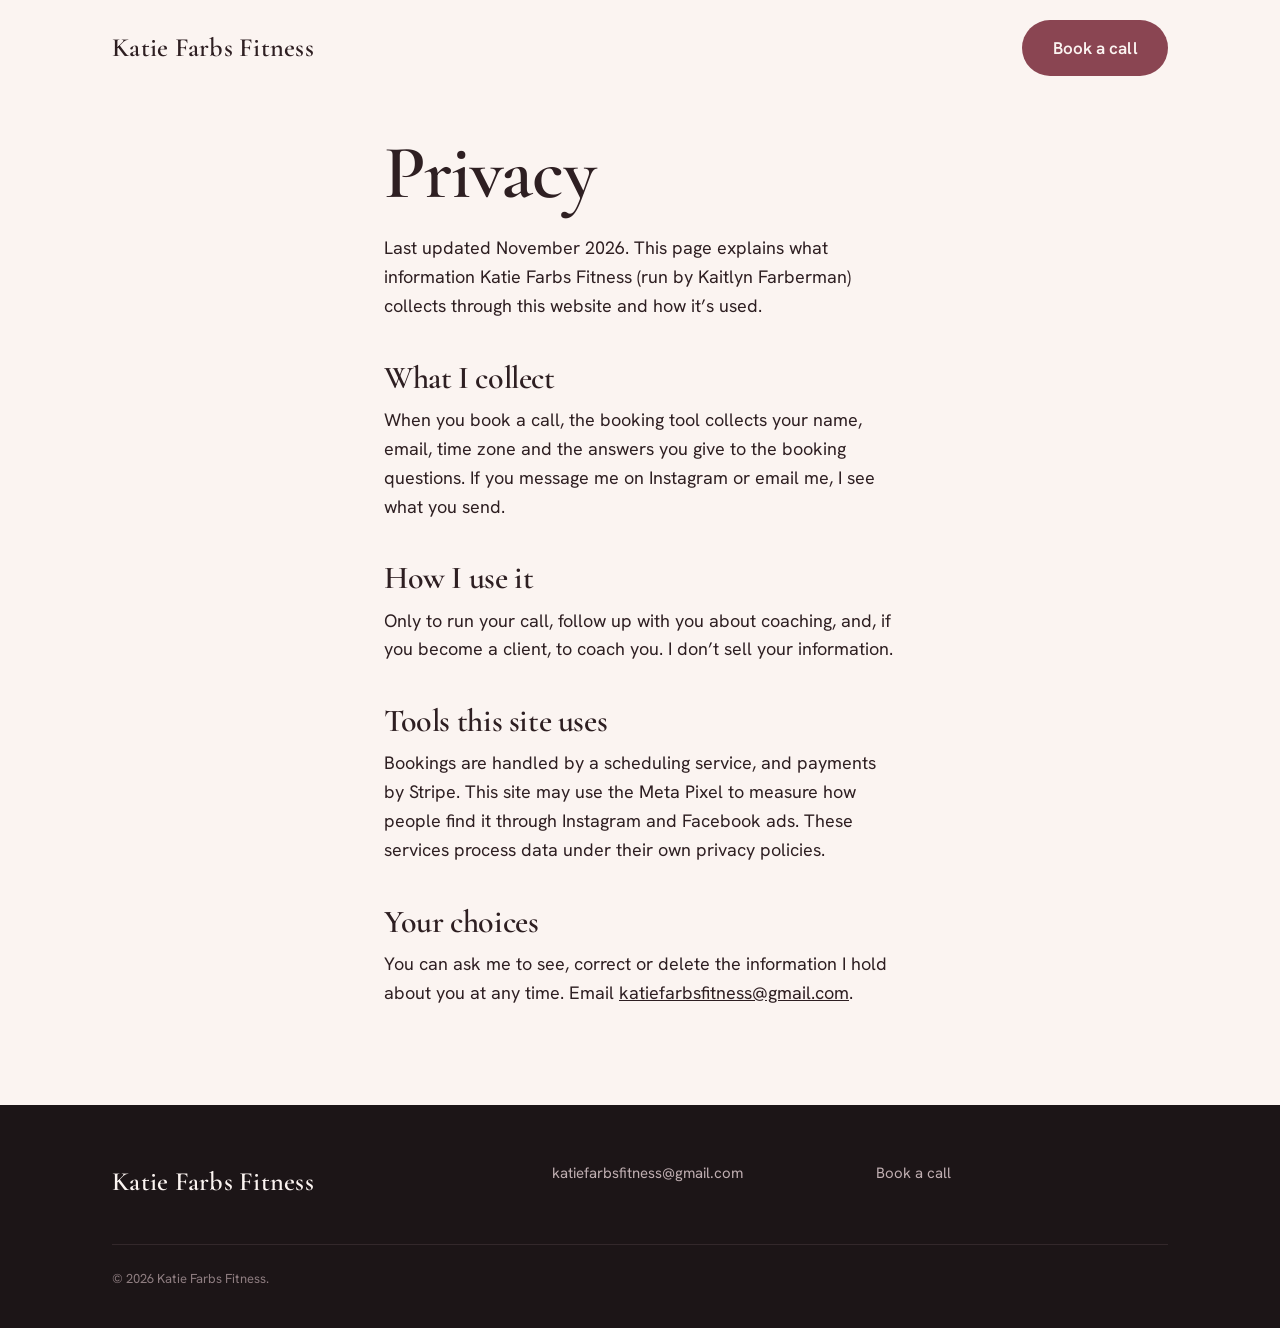
==== privacy.html @ c87310fa "Add privacy policy page This page explains what information is collected and how it is used." ====
<!DOCTYPE html>
<html lang="en">
<head>
  <meta charset="utf-8">
  <meta name="viewport" content="width=device-width, initial-scale=1">
  <title>Privacy | Katie Farbs Fitness</title>
  <link rel="icon" href="favicon.svg" type="image/svg+xml">
  <link rel="preconnect" href="https://fonts.googleapis.com">
  <link rel="preconnect" href="https://fonts.gstatic.com" crossorigin>
  <link href="https://fonts.googleapis.com/css2?family=Cormorant+Garamond:wght@500;600&family=Hanken+Grotesk:wght@400;500;600&display=swap" rel="stylesheet">
  <link rel="stylesheet" href="styles.css">
</head>
<body>
  <header class="site-header">
    <div class="wrap">
      <a class="wordmark" href="./">Katie Farbs Fitness</a>
      <a class="btn" href="./#book">Book a call</a>
    </div>
  </header>
  <main class="page">
    <div class="wrap prose">
      <h1>Privacy</h1>
      <p>Last updated November 2026. This page explains what information Katie Farbs Fitness (run by Kaitlyn Farberman) collects through this website and how it’s used.</p>

      <h2>What I collect</h2>
      <p>When you book a call, the booking tool collects your name, email, time zone and the answers you give to the booking questions. If you message me on Instagram or email me, I see what you send.</p>

      <h2>How I use it</h2>
      <p>Only to run your call, follow up with you about coaching, and, if you become a client, to coach you. I don’t sell your information.</p>

      <h2>Tools this site uses</h2>
      <p>Bookings are handled by a scheduling service, and payments by Stripe. This site may use the Meta Pixel to measure how people find it through Instagram and Facebook ads. These services process data under their own privacy policies.</p>

      <h2>Your choices</h2>
      <p>You can ask me to see, correct or delete the information I hold about you at any time. Email <a href="mailto:katiefarbsfitness@gmail.com">katiefarbsfitness@gmail.com</a>.</p>
    </div>
  </main>
  <footer class="site-footer">
    <div class="wrap">
      <div><a class="wordmark" href="./">Katie Farbs Fitness</a></div>
      <ul><li><a href="mailto:katiefarbsfitness@gmail.com">katiefarbsfitness@gmail.com</a></li></ul>
      <ul><li><a href="./#book">Book a call</a></li></ul>
      <small>© 2026 Katie Farbs Fitness.</small>
    </div>
  </footer>
</body>
</html>
---- styles.css ----
/* Katie Farbs Fitness
   Brand palette from Instagram (blush, cream) anchored by rosewood and an obsidian gym tone.
   Display: Cormorant Garamond. Text: Hanken Grotesk.
   One signature element: the twelve week journey card in the hero. Everything else stays quiet. */

:root {
  --blush: #F2D3D6;
  --blush-deep: #E9C0C5;
  --cream: #FBF4F1;
  --ink: #2E1F22;
  --rose: #8A4552;
  --rose-deep: #6E3341;
  --stone: #E6D3CE;
  --obsidian: #1C1517;
  --muted: #65555A;
  --on-dark: #E9DCDD;
  --on-dark-muted: #BFAEB1;

  --display: "Cormorant Garamond", "Times New Roman", serif;
  --text: "Hanken Grotesk", system-ui, -apple-system, "Segoe UI", sans-serif;

  --body: 1.125rem;          /* 18px: research sweet spot for mobile reading */
  --lede: clamp(1.1875rem, 1.6vw, 1.375rem);
  --h3: clamp(1.5rem, 2.4vw, 1.875rem);
  --h2: clamp(2.25rem, 4.6vw, 3.5rem);
  --h1: clamp(3.1rem, 7.4vw, 6.25rem);

  --gutter: clamp(1.25rem, 5vw, 4rem);
  --max: 74rem;
  --measure: 36rem;
}

*, *::before, *::after { box-sizing: border-box; }
html { -webkit-text-size-adjust: 100%; scroll-behavior: smooth; }
@media (prefers-reduced-motion: reduce) { html { scroll-behavior: auto; } }

body {
  margin: 0;
  background: var(--cream);
  color: var(--ink);
  font-family: var(--text);
  font-size: var(--body);
  line-height: 1.6;
  -webkit-font-smoothing: antialiased;
  text-rendering: optimizeLegibility;
}

img { display: block; max-width: 100%; height: auto; }
a { color: inherit; }
:focus-visible { outline: 2px solid var(--rose); outline-offset: 3px; border-radius: 2px; }

.skip { position: absolute; left: -999px; top: 0; background: var(--ink); color: var(--cream); padding: .6rem 1rem; z-index: 60; }
.skip:focus { left: 1rem; top: 1rem; }

h1, h2, h3 { font-family: var(--display); font-weight: 600; margin: 0; letter-spacing: -0.012em; text-wrap: balance; }
p, li { text-wrap: pretty; }
h1 { font-size: var(--h1); line-height: .98; }
h2 { font-size: var(--h2); line-height: 1.04; }
h3 { font-size: var(--h3); line-height: 1.15; letter-spacing: -0.005em; }
p { margin: 0 0 1em; }

.wrap { width: 100%; max-width: var(--max); margin: 0 auto; padding: 0 var(--gutter); }

/* Buttons: one action across the page, always the same words */
.btn {
  display: inline-flex; align-items: center; justify-content: center;
  min-height: 3.5rem;
  padding: 0 1.9rem;
  border-radius: 999px;
  background: var(--rose);
  color: var(--cream);
  font: 600 1.0625rem/1 var(--text);
  letter-spacing: .005em;
  text-decoration: none;
  transition: background-color .2s ease;
}
.btn:hover { background: var(--rose-deep); }
.btn--small { min-height: 2.75rem; padding: 0 1.25rem; font-size: .9375rem; }
.btn--light { background: var(--cream); color: var(--ink); }
.btn--light:hover { background: #fff; }
.reassure { font-size: .9375rem; color: var(--muted); margin: .9rem 0 0; }

/* Header */
.site-header { position: absolute; inset: 0 0 auto; z-index: 10; }
.site-header .wrap { display: flex; align-items: center; justify-content: space-between; padding-top: 1.25rem; padding-bottom: 1.25rem; }
.wordmark { font-family: var(--display); font-size: 1.65rem; font-weight: 600; text-decoration: none; letter-spacing: .01em; }

/* Hero */
.hero { background: var(--blush); padding: 7.5rem 0 4.5rem; }
.hero__grid { display: grid; gap: 3.5rem; align-items: center; }
@media (min-width: 960px) {
  .hero { min-height: 100svh; display: flex; align-items: center; padding: 8rem 0 5rem; }
  .hero__grid { grid-template-columns: 1.25fr 1fr; gap: 5rem; }
}
.hero h1 { max-width: 9.5ch; margin-bottom: 1.6rem; }
.hero__lede { font-size: var(--lede); line-height: 1.5; max-width: 31rem; margin-bottom: 2.1rem; }

/* The signature: twelve weeks, no restarts */
.plan {
  background: var(--cream);
  border-radius: 28px;
  padding: clamp(1.4rem, 3vw, 2.2rem);
  max-width: 27rem;
  width: 100%;
  justify-self: center;
  box-shadow: 0 30px 60px -40px rgba(110, 51, 65, .45);
}
.plan__title { font-family: var(--display); font-size: clamp(1.6rem, 2.4vw, 2rem); font-weight: 600; line-height: 1.1; margin: 0 0 .35rem; }
.plan__sub { font-size: .9375rem; color: var(--muted); margin: 0 0 1.4rem; }
.track { display: flex; gap: 4px; margin-bottom: 1.6rem; }
.track span { flex: 1; }
.track span:nth-child(4), .track span:nth-child(8) { margin-right: 8px; }
.track span {
  height: 10px; border-radius: 99px; background: var(--stone);
  transform-origin: left center; transform: scaleX(.15); opacity: .6;
  transition: transform .45s cubic-bezier(.2,.7,.2,1), opacity .45s ease, background-color .45s ease;
  transition-delay: calc(var(--i) * 70ms + 300ms);
}
.track.is-filled span { transform: scaleX(1); opacity: 1; }
.track.is-filled span.p1 { background: var(--blush-deep); }
.track.is-filled span.p2 { background: #C08591; }
.track.is-filled span.p3 { background: var(--rose); }
.phases { list-style: none; margin: 0; padding: 0; display: grid; gap: 1.15rem; }
.phases li { display: grid; grid-template-columns: .9rem 1fr; gap: 0 .9rem; }
.phases i { width: .7rem; height: .7rem; border-radius: 50%; margin-top: .55rem; }
.phases .weeks { display: block; font-size: .8125rem; color: var(--muted); }
.phases strong { display: block; font-family: var(--display); font-size: 1.5rem; font-weight: 600; line-height: 1.15; }
.phases p { margin: .2rem 0 0; font-size: 1rem; line-height: 1.5; color: var(--ink); }
@media (prefers-reduced-motion: reduce) { .track span { transition: none; transform: none; opacity: 1; } }

/* Sections */
.section { padding: clamp(4.5rem, 10vw, 8rem) 0; }
.section__head { max-width: 46rem; margin-bottom: clamp(2rem, 4vw, 3rem); }
.section__head p { color: var(--muted); font-size: var(--lede); line-height: 1.5; margin: 1rem 0 0; }

/* Who it's for */
.fit { list-style: none; margin: 0; padding: 0; border-top: 1px solid var(--stone); max-width: 52rem; }
.fit li {
  font-family: var(--display);
  font-size: clamp(1.5rem, 2.7vw, 2.125rem);
  font-weight: 500;
  line-height: 1.22;
  padding: 1.35rem 0;
  border-bottom: 1px solid var(--stone);
}

/* What you get */
.get { list-style: none; margin: 0; padding: 0; display: grid; gap: 0 4rem; }
@media (min-width: 820px) { .get { grid-template-columns: 1fr 1fr; } }
.get li { padding: 1.5rem 0; border-top: 1px solid var(--stone); }
.get h3 { margin-bottom: .4rem; }
.get p { color: var(--muted); margin: 0; max-width: 28rem; }

/* Meet Katie: blush section, cutout portrait sits on the section floor */
.katie { background: var(--blush); padding-bottom: 0; overflow: hidden; }
.katie__grid { display: grid; gap: 2.5rem; align-items: end; }
@media (min-width: 900px) { .katie__grid { grid-template-columns: 1fr 1.05fr; gap: 5rem; } }
.katie__copy { padding-bottom: clamp(1rem, 4vw, 6rem); }
@media (max-width: 899px) { .katie__copy { order: -1; padding-bottom: 0; } }
.katie__photo { max-width: 34rem; width: 100%; justify-self: center; }
.katie__photo img { width: 100%; height: auto; }
.katie h2 { margin-bottom: 1.6rem; max-width: 14ch; }
.katie p { font-size: var(--lede); line-height: 1.6; max-width: 34rem; }
.katie__punch { font-family: var(--display); font-size: clamp(1.6rem, 2.6vw, 2.1rem) !important; font-weight: 600; line-height: 1.2 !important; margin-top: 1.6rem; }
.katie__creds { font-size: .9375rem !important; color: var(--muted); border-top: 1px solid var(--blush-deep); padding-top: 1.2rem; margin-top: 2rem; }

/* How it works: a real sequence, so it is numbered */
.steps { background: var(--obsidian); color: var(--on-dark); }
.steps h2, .steps h3 { color: var(--cream); }
.steps li::before { color: var(--blush) !important; }
.steps .steps__note { margin: 3.5rem 0 0; max-width: none; color: var(--on-dark-muted); font-size: 1.0625rem; border-top: 1px solid #3A2D30; padding-top: 1.5rem; }
.steps ol { list-style: none; counter-reset: step; margin: 0; padding: 0; display: grid; gap: 2.75rem; }
@media (min-width: 900px) { .steps ol { grid-template-columns: repeat(3, 1fr); gap: 3.5rem; } }
.steps li { counter-increment: step; }
.steps li::before { content: counter(step); display: block; font-family: var(--display); font-size: 4.75rem; line-height: .9; color: var(--rose); margin-bottom: 1rem; }
.steps h3 { margin-bottom: .6rem; }
.steps p { max-width: 22rem; margin: 0; }

/* FAQ */
.faq { max-width: 48rem; border-top: 1px solid var(--stone); }
.faq details { border-bottom: 1px solid var(--stone); }
.faq summary {
  cursor: pointer; list-style: none; position: relative;
  font-family: var(--display); font-size: clamp(1.4rem, 2.4vw, 1.75rem); font-weight: 600; line-height: 1.25;
  padding: 1.35rem 3rem 1.35rem 0;
}
.faq summary::-webkit-details-marker { display: none; }
.faq summary::after {
  content: ""; position: absolute; right: .4rem; top: 50%; width: 14px; height: 14px; margin-top: -7px;
  background:
    linear-gradient(var(--rose), var(--rose)) center / 14px 1.5px no-repeat,
    linear-gradient(var(--rose), var(--rose)) center / 1.5px 14px no-repeat;
  transition: transform .2s ease;
}
.faq details[open] summary::after { transform: rotate(45deg); }
.faq details p { color: var(--muted); padding: 0 0 1.4rem; margin: 0; max-width: 42rem; }

/* Booking */
.book { background: var(--blush); }
.book__head { text-align: center; max-width: 38rem; margin: 0 auto 2.5rem; }
.book__head h2 { font-size: var(--h1); line-height: .98; margin-bottom: 1.1rem; }
.book__head p { font-size: var(--lede); margin: 0; }
.book__embed { max-width: 60rem; margin: 0 auto; display: flex; justify-content: center; }
.book__embed.has-calendar { background: var(--cream); border-radius: 28px; min-height: 640px; overflow: hidden; display: block; padding: .5rem; }
.book__fallback { text-align: center; font-size: .9375rem; color: var(--muted); margin: 1rem 0 0; }
.book__fallback a { color: var(--ink); text-underline-offset: 4px; }
.book__alt { text-align: center; margin: 1.75rem auto 0; max-width: 34rem; font-size: 1rem; color: var(--muted); }
.book__alt a { color: var(--ink); font-weight: 500; text-underline-offset: 4px; }

/* Footer */
.site-footer { background: var(--obsidian); color: var(--on-dark-muted); padding: 3.5rem 0 7rem; font-size: .9375rem; }
@media (min-width: 760px) { .site-footer { padding-bottom: 2.5rem; } }
.site-footer .wrap { display: grid; gap: 2rem; }
@media (min-width: 760px) { .site-footer .wrap { grid-template-columns: 1.4fr 1fr 1fr; } }
.site-footer .wordmark { color: var(--cream); display: inline-block; margin-bottom: .5rem; }
.site-footer p { margin: 0; max-width: 22rem; }
.site-footer ul { list-style: none; margin: 0; padding: 0; display: grid; gap: .6rem; }
.site-footer a { text-decoration: none; }
.site-footer a:hover { color: var(--cream); text-decoration: underline; }
.site-footer small { grid-column: 1 / -1; color: #8E7D80; border-top: 1px solid #33282B; padding-top: 1.5rem; font-size: .8125rem; line-height: 1.5; }

/* Mobile sticky booking bar: appears after the hero, hides at the booking section */
.sticky-cta {
  position: fixed; left: 0; right: 0; bottom: 0; z-index: 40;
  padding: .75rem var(--gutter) calc(.75rem + env(safe-area-inset-bottom));
  background: rgba(251, 244, 241, .96);
  border-top: 1px solid var(--stone);
  transform: translateY(110%);
  transition: transform .25s ease;
}
.sticky-cta .btn { width: 100%; }
.sticky-cta.is-visible { transform: translateY(0); }
@media (min-width: 760px) { .sticky-cta { display: none; } }
@media (prefers-reduced-motion: reduce) { .sticky-cta { transition: none; } }

/* Simple pages */
.page { padding: 8.5rem 0 5rem; min-height: 72vh; }
.page h1 { font-size: clamp(2.8rem, 6vw, 4.75rem); margin-bottom: 1.5rem; max-width: 14ch; }
.page .prose { max-width: 40rem; }
.page .prose h2 { font-size: clamp(1.6rem, 2.6vw, 2rem); margin: 2.5rem 0 .75rem; }
.page--blush { background: var(--blush); }

@media (max-width: 600px) {
  .plan { padding: 1.4rem 1.35rem; border-radius: 22px; }
  .hero__grid { gap: 2.75rem; }
}

@media (max-width: 520px) {
  .wordmark { font-size: 1.4rem; }
  .site-header .btn { display: none; }
}

.cal-loading { text-align: center; color: var(--muted); padding: 4rem 1rem; margin: 0; }
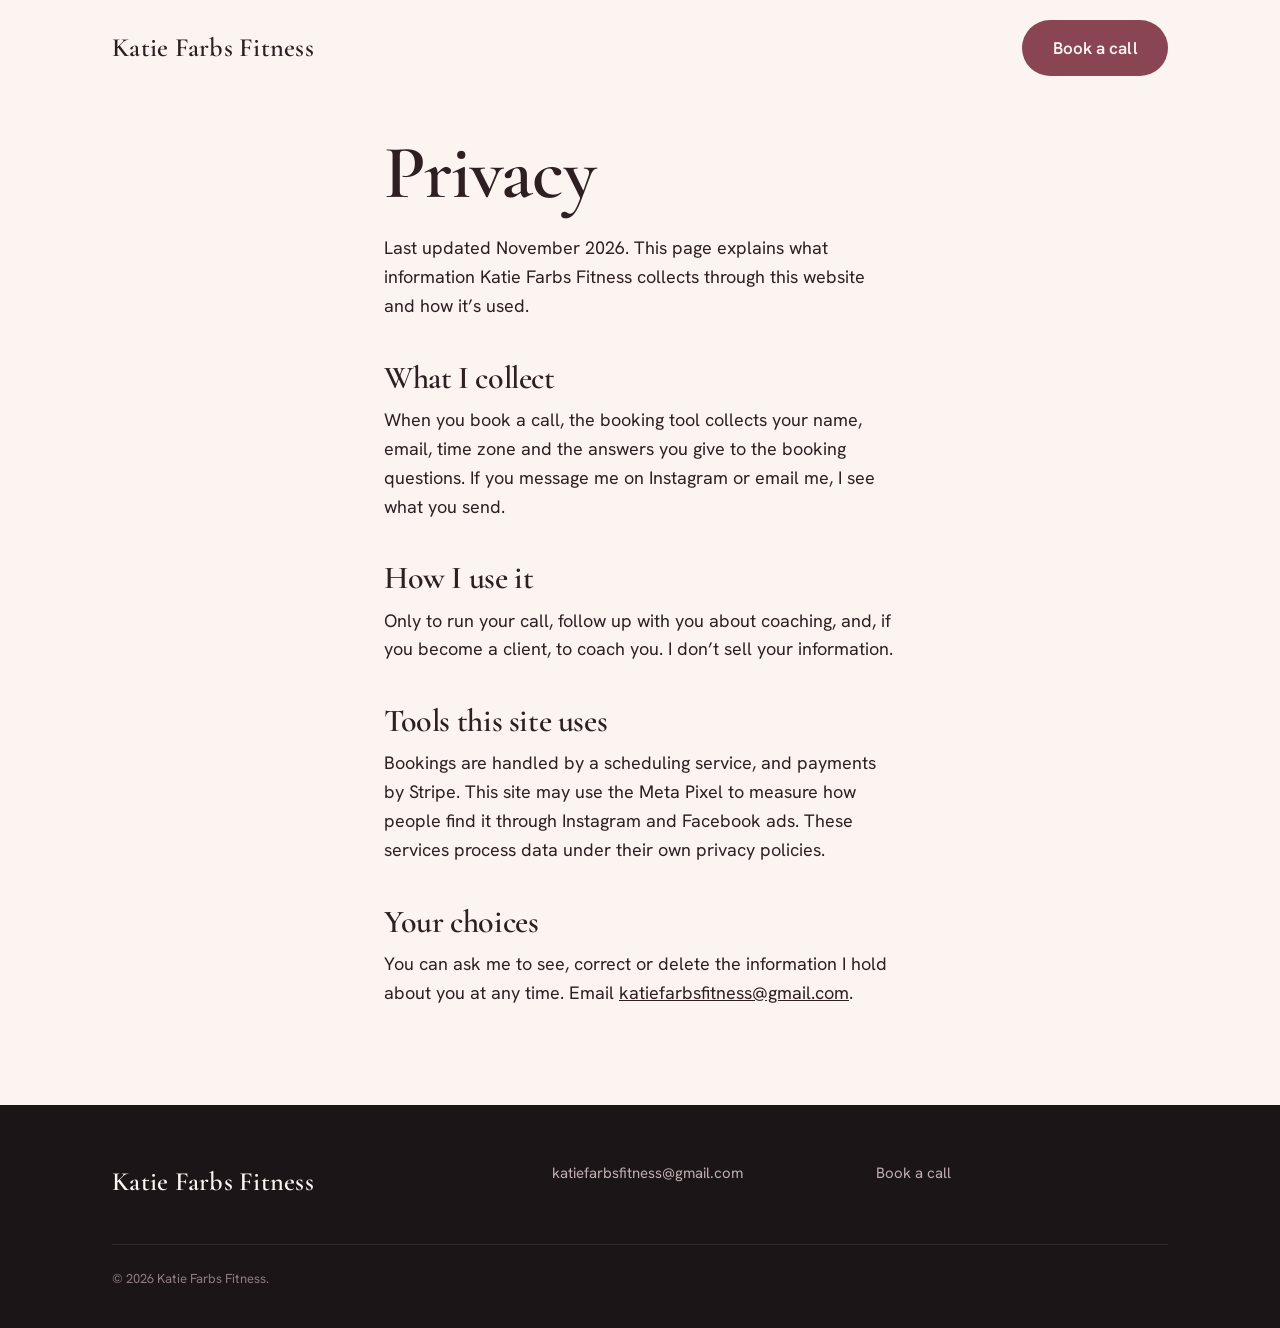
==== commit 3ada4453: "Modify privacy.html for stylesheet versioning and text Updated stylesheet link with versioning and r" ====
--- a/privacy.html
+++ b/privacy.html
@@ -8,7 +8,7 @@
   <link rel="preconnect" href="https://fonts.googleapis.com">
   <link rel="preconnect" href="https://fonts.gstatic.com" crossorigin>
   <link href="https://fonts.googleapis.com/css2?family=Cormorant+Garamond:wght@500;600&family=Hanken+Grotesk:wght@400;500;600&display=swap" rel="stylesheet">
-  <link rel="stylesheet" href="styles.css">
+  <link rel="stylesheet" href="styles.css?v=2">
 </head>
 <body>
   <header class="site-header">
@@ -20,7 +20,7 @@
   <main class="page">
     <div class="wrap prose">
       <h1>Privacy</h1>
-      <p>Last updated November 2026. This page explains what information Katie Farbs Fitness (run by Kaitlyn Farberman) collects through this website and how it’s used.</p>
+      <p>Last updated November 2026. This page explains what information Katie Farbs Fitness collects through this website and how it’s used.</p>
 
       <h2>What I collect</h2>
       <p>When you book a call, the booking tool collects your name, email, time zone and the answers you give to the booking questions. If you message me on Instagram or email me, I see what you send.</p>
--- a/styles.css
+++ b/styles.css
@@ -149,6 +149,12 @@
 @media (min-width: 820px) { .get { grid-template-columns: 1fr 1fr; } }
 .get li { padding: 1.5rem 0; border-top: 1px solid var(--stone); }
 .get h3 { margin-bottom: .4rem; }
+/* What you get: its own rosewood band so it reads as a new section */
+.section--rose { background: var(--rose); color: var(--cream); }
+.section--rose h2, .section--rose h3 { color: var(--cream); }
+.section--rose .get li { border-top-color: rgba(251, 244, 241, .22); }
+.section--rose .get p { color: var(--blush); }
+
 .get p { color: var(--muted); margin: 0; max-width: 28rem; }
 
 /* Meet Katie: blush section, cutout portrait sits on the section floor */
